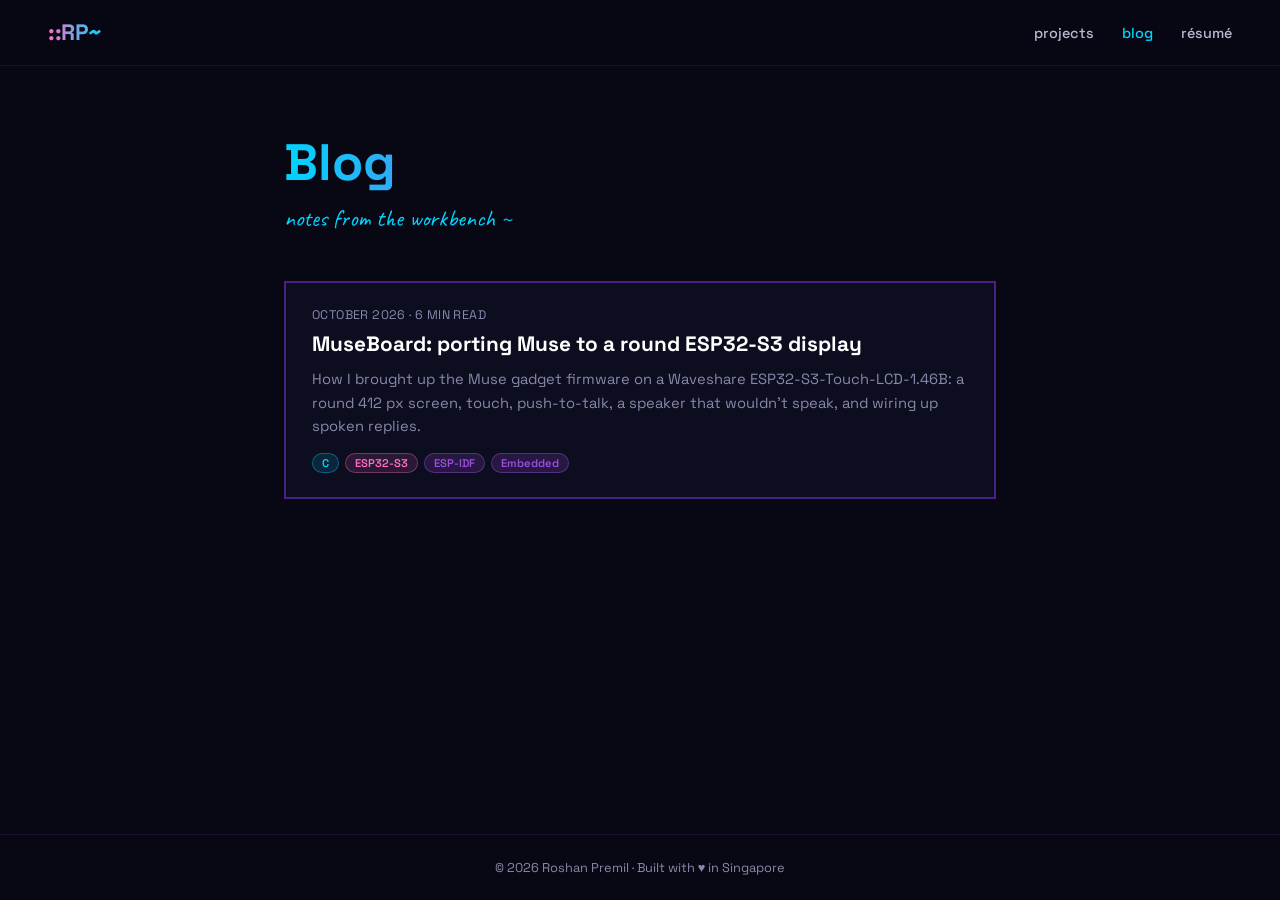
==== blog/index.html @ c7a3a41c "Add blog with a post on the MuseBoard ESP32-S3 port Adds a blog index and a first post about porting" ====
<!DOCTYPE html>
<html lang="en">
<head>
  <meta charset="UTF-8" />
  <meta name="viewport" content="width=device-width, initial-scale=1.0" />
  <link rel="preconnect" href="https://fonts.googleapis.com" />
  <link href="https://fonts.googleapis.com/css2?family=Caveat:wght@600;700&family=Space+Grotesk:wght@400;500;700;800&display=swap" rel="stylesheet" />
  <link rel="stylesheet" href="blog.css" />
  <title>Blog — Roshan Premil</title>
  <meta name="description" content="Notes on things I build: embedded systems, hardware hacks and AI side projects." />
</head>
<body>
<nav>
  <a href="../index.html" class="nav-logo">::RP~</a>
  <ul class="nav-links">
    <li><a href="../index.html#projects">projects</a></li>
    <li><a href="index.html" class="active">blog</a></li>
    <li><a href="../resume.html">résumé</a></li>
  </ul>
</nav>

<main>
  <h1 class="page-title">Blog</h1>
  <p class="page-sub">notes from the workbench ~</p>

  <div class="post-list">
    <a href="museboard-esp32.html" class="post-card">
      <div class="post-meta">October 2026 · 6 min read</div>
      <h2>MuseBoard: porting Muse to a round ESP32-S3 display</h2>
      <p>How I brought up the Muse gadget firmware on a Waveshare ESP32-S3-Touch-LCD-1.46B: a round 412&nbsp;px screen, touch, push-to-talk, a speaker that wouldn't speak, and wiring up spoken replies.</p>
      <div class="tags">
        <span class="tag cyan">C</span>
        <span class="tag pink">ESP32-S3</span>
        <span class="tag">ESP-IDF</span>
        <span class="tag">Embedded</span>
      </div>
    </a>
  </div>
</main>

<footer>
  <p>© 2026 Roshan Premil · Built with ♥ in Singapore</p>
</footer>
</body>
</html>
---- blog/blog.css ----
*, *::before, *::after { box-sizing: border-box; margin: 0; padding: 0; }

:root {
  --bg: #080814;
  --bg2: #0d0d20;
  --pink: #ff6ec7;
  --purple: #9d4edd;
  --cyan: #00d4ff;
  --yellow: #ffd700;
  --card-border: #4a2080;
  --text: #e8e8ff;
  --muted: #8888aa;
}

html { scroll-behavior: smooth; }

body {
  background: var(--bg);
  color: var(--text);
  font-family: 'Space Grotesk', sans-serif;
  overflow-x: hidden;
  min-height: 100vh;
  display: flex;
  flex-direction: column;
}

/* ─── NAV ─── */
nav {
  position: sticky;
  top: 0;
  z-index: 100;
  display: flex;
  align-items: center;
  justify-content: space-between;
  padding: 18px 48px;
  background: rgba(8, 8, 20, 0.8);
  backdrop-filter: blur(12px);
  border-bottom: 1px solid rgba(157, 78, 221, 0.15);
}
.nav-logo {
  font-size: 1.4rem;
  font-weight: 800;
  text-decoration: none;
  background: linear-gradient(90deg, var(--pink), var(--cyan));
  -webkit-background-clip: text;
  -webkit-text-fill-color: transparent;
  background-clip: text;
  letter-spacing: -0.5px;
}
.nav-links { display: flex; gap: 28px; list-style: none; }
.nav-links a {
  color: var(--text);
  text-decoration: none;
  font-size: 0.9rem;
  font-weight: 500;
  opacity: 0.8;
  transition: opacity 0.2s;
}
.nav-links a:hover, .nav-links a.active { opacity: 1; color: var(--cyan); }

main {
  flex: 1;
  width: 100%;
  max-width: 760px;
  margin: 0 auto;
  padding: 64px 24px 80px;
}

/* ─── BLOG INDEX ─── */
.page-title {
  font-size: clamp(2.2rem, 5vw, 3.2rem);
  font-weight: 800;
  background: linear-gradient(90deg, var(--cyan), var(--purple), var(--pink));
  -webkit-background-clip: text;
  -webkit-text-fill-color: transparent;
  background-clip: text;
}
.page-sub {
  font-family: 'Caveat', cursive;
  font-size: 1.5rem;
  color: var(--cyan);
  margin: 8px 0 48px;
}
.post-list { display: flex; flex-direction: column; gap: 24px; }
.post-card {
  display: block;
  border: 2px solid var(--card-border);
  background: var(--bg2);
  padding: 24px 26px;
  text-decoration: none;
  color: inherit;
  transition: transform 0.25s, border-color 0.25s, box-shadow 0.25s;
}
.post-card:hover {
  transform: translateY(-4px);
  border-color: var(--purple);
  box-shadow: 0 0 24px rgba(157, 78, 221, 0.35);
}
.post-meta {
  font-size: 0.78rem;
  color: var(--muted);
  letter-spacing: 0.4px;
  text-transform: uppercase;
}
.post-card h2 { font-size: 1.3rem; color: white; margin: 8px 0 10px; line-height: 1.3; }
.post-card p { color: var(--muted); font-size: 0.92rem; line-height: 1.6; margin-bottom: 14px; }
.read-more { color: var(--cyan); font-size: 0.85rem; font-weight: 600; }

.tags { display: flex; flex-wrap: wrap; gap: 6px; }
.tag {
  font-size: 0.7rem;
  font-weight: 600;
  padding: 2px 9px;
  border-radius: 999px;
  background: rgba(157, 78, 221, 0.18);
  border: 1px solid rgba(157, 78, 221, 0.4);
  color: var(--purple);
}
.tag.cyan { background: rgba(0, 212, 255, 0.12); border-color: rgba(0, 212, 255, 0.35); color: var(--cyan); }
.tag.pink { background: rgba(255, 110, 199, 0.12); border-color: rgba(255, 110, 199, 0.35); color: var(--pink); }

/* ─── ARTICLE ─── */
.back { color: var(--muted); text-decoration: none; font-size: 0.85rem; }
.back:hover { color: var(--cyan); }
article header { margin: 24px 0 40px; }
article h1 {
  font-size: clamp(2rem, 5vw, 2.8rem);
  font-weight: 800;
  line-height: 1.15;
  margin: 10px 0 16px;
  background: linear-gradient(90deg, var(--pink), var(--purple), var(--cyan));
  -webkit-background-clip: text;
  -webkit-text-fill-color: transparent;
  background-clip: text;
}
.lede { font-size: 1.1rem; color: var(--text); line-height: 1.7; opacity: 0.9; margin-bottom: 18px; }
article h2 {
  font-size: 1.45rem;
  color: white;
  margin: 44px 0 14px;
  padding-left: 12px;
  border-left: 3px solid var(--pink);
}
article p, article li { color: #c4c4e0; line-height: 1.8; font-size: 1rem; }
article p { margin-bottom: 18px; }
article ul, article ol { margin: 0 0 18px 22px; }
article li { margin-bottom: 6px; }
article strong { color: var(--text); }
article a { color: var(--cyan); }
article code {
  font-family: ui-monospace, SFMono-Regular, Menlo, monospace;
  font-size: 0.88em;
  background: rgba(157, 78, 221, 0.15);
  border: 1px solid rgba(157, 78, 221, 0.3);
  padding: 1px 6px;
  border-radius: 4px;
  color: var(--text);
}
article pre {
  background: var(--bg2);
  border: 1px solid var(--card-border);
  padding: 16px 18px;
  overflow-x: auto;
  margin: 0 0 22px;
  line-height: 1.55;
}
article pre code { background: none; border: none; padding: 0; font-size: 0.85rem; }

.spec-grid {
  display: grid;
  grid-template-columns: repeat(2, 1fr);
  gap: 12px;
  margin: 0 0 24px;
}
.spec {
  background: rgba(157, 78, 221, 0.08);
  border: 1px solid rgba(157, 78, 221, 0.3);
  border-radius: 8px;
  padding: 12px 14px;
}
.spec b { display: block; font-size: 0.72rem; color: var(--muted); text-transform: uppercase; letter-spacing: 0.5px; margin-bottom: 4px; }
.spec span { font-size: 0.92rem; color: var(--text); }

.callout {
  border: 1px solid rgba(0, 212, 255, 0.35);
  background: rgba(0, 212, 255, 0.06);
  padding: 16px 18px;
  margin: 0 0 22px;
}
.callout p:last-child { margin-bottom: 0; }

.figure { margin: 8px 0 32px; text-align: center; }
.figure svg { width: 100%; max-width: 520px; height: auto; }
.figure figcaption { color: var(--muted); font-size: 0.82rem; margin-top: 8px; }

.repo-btn {
  display: inline-flex;
  align-items: center;
  gap: 8px;
  padding: 12px 24px;
  border: 2px solid var(--cyan);
  background: rgba(0, 212, 255, 0.08);
  color: var(--text) !important;
  text-decoration: none;
  font-weight: 600;
  transition: background 0.2s, box-shadow 0.2s;
}
.repo-btn:hover { background: rgba(0, 212, 255, 0.2); box-shadow: 0 0 20px rgba(0, 212, 255, 0.4); }

footer {
  text-align: center;
  padding: 24px;
  border-top: 1px solid rgba(157, 78, 221, 0.15);
  color: var(--muted);
  font-size: 0.8rem;
}

@media (max-width: 600px) {
  nav { padding: 16px 20px; }
  .nav-links { gap: 16px; }
  main { padding: 40px 16px 64px; }
  .spec-grid { grid-template-columns: 1fr; }
}
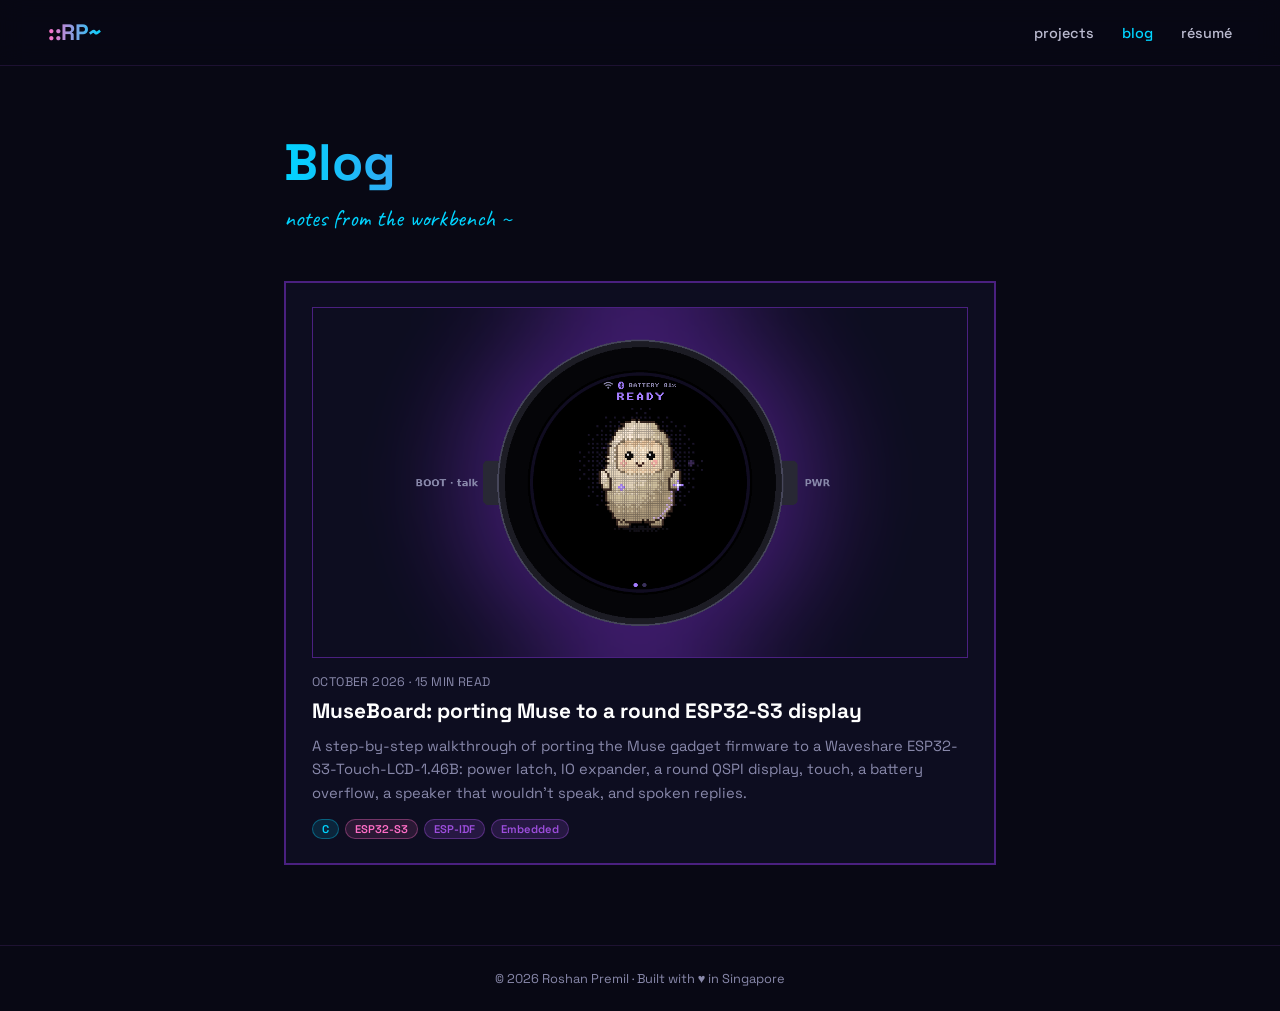
==== commit 23fa060d: "Expand MuseBoard post into a detailed walkthrough with screenshots Rewrites the post step by step (p" ====
--- a/blog/index.html
+++ b/blog/index.html
@@ -25,9 +25,10 @@
 
   <div class="post-list">
     <a href="museboard-esp32.html" class="post-card">
-      <div class="post-meta">October 2026 · 6 min read</div>
+      <img src="images/museboard/hero.png" alt="" style="width:100%;height:auto;display:block;margin-bottom:16px;border:1px solid var(--card-border);" />
+      <div class="post-meta">October 2026 · 15 min read</div>
       <h2>MuseBoard: porting Muse to a round ESP32-S3 display</h2>
-      <p>How I brought up the Muse gadget firmware on a Waveshare ESP32-S3-Touch-LCD-1.46B: a round 412&nbsp;px screen, touch, push-to-talk, a speaker that wouldn't speak, and wiring up spoken replies.</p>
+      <p>A step-by-step walkthrough of porting the Muse gadget firmware to a Waveshare ESP32-S3-Touch-LCD-1.46B: power latch, IO expander, a round QSPI display, touch, a battery overflow, a speaker that wouldn't speak, and spoken replies.</p>
       <div class="tags">
         <span class="tag cyan">C</span>
         <span class="tag pink">ESP32-S3</span>
--- a/blog/blog.css
+++ b/blog/blog.css
@@ -221,3 +221,54 @@
   main { padding: 40px 16px 64px; }
   .spec-grid { grid-template-columns: 1fr; }
 }
+
+/* ─── LONG-FORM EXTRAS ─── */
+main.wide { max-width: 820px; }
+.hero-img { width: 100%; height: auto; display: block; border: 2px solid var(--card-border); margin: 0 0 8px; }
+.shot { margin: 8px 0 30px; text-align: center; }
+.shot img { max-width: 100%; height: auto; }
+.shot figcaption { color: var(--muted); font-size: 0.82rem; margin-top: 8px; line-height: 1.5; }
+.shot-row { display: grid; grid-template-columns: repeat(3, 1fr); gap: 14px; margin: 8px 0 8px; }
+.shot-row.two { grid-template-columns: repeat(2, 1fr); }
+.shot-row img { width: 100%; height: auto; }
+.shot-row figure { text-align: center; }
+.shot-row figcaption { color: var(--muted); font-size: 0.78rem; margin-top: 4px; }
+
+.tldr {
+  border: 2px solid var(--pink);
+  background: rgba(255, 110, 199, 0.06);
+  padding: 18px 20px;
+  margin: 0 0 28px;
+}
+.tldr b { color: var(--pink); }
+.tldr ul { margin-bottom: 0; }
+
+.toc {
+  border: 1px solid var(--card-border);
+  background: var(--bg2);
+  padding: 16px 20px;
+  margin: 0 0 32px;
+}
+.toc strong { display: block; margin-bottom: 8px; }
+.toc ol { margin: 0 0 0 20px; }
+.toc li { margin-bottom: 2px; font-size: 0.92rem; }
+.toc a { text-decoration: none; }
+.toc a:hover { text-decoration: underline; }
+
+article h3 { font-size: 1.12rem; color: var(--cyan); margin: 28px 0 10px; }
+
+.table-wrap { overflow-x: auto; margin: 0 0 24px; }
+article table { border-collapse: collapse; width: 100%; font-size: 0.9rem; }
+article th, article td { border: 1px solid var(--card-border); padding: 8px 12px; text-align: left; }
+article th { background: rgba(157, 78, 221, 0.15); color: var(--text); }
+article td { color: #c4c4e0; }
+
+.diff-del { color: #ff7b8a; }
+.diff-add { color: #6ff0b0; }
+.cm { color: var(--muted); }
+
+.callout.warn { border-color: rgba(255, 215, 0, 0.45); background: rgba(255, 215, 0, 0.06); }
+
+@media (max-width: 600px) {
+  .shot-row { grid-template-columns: repeat(2, 1fr); }
+}
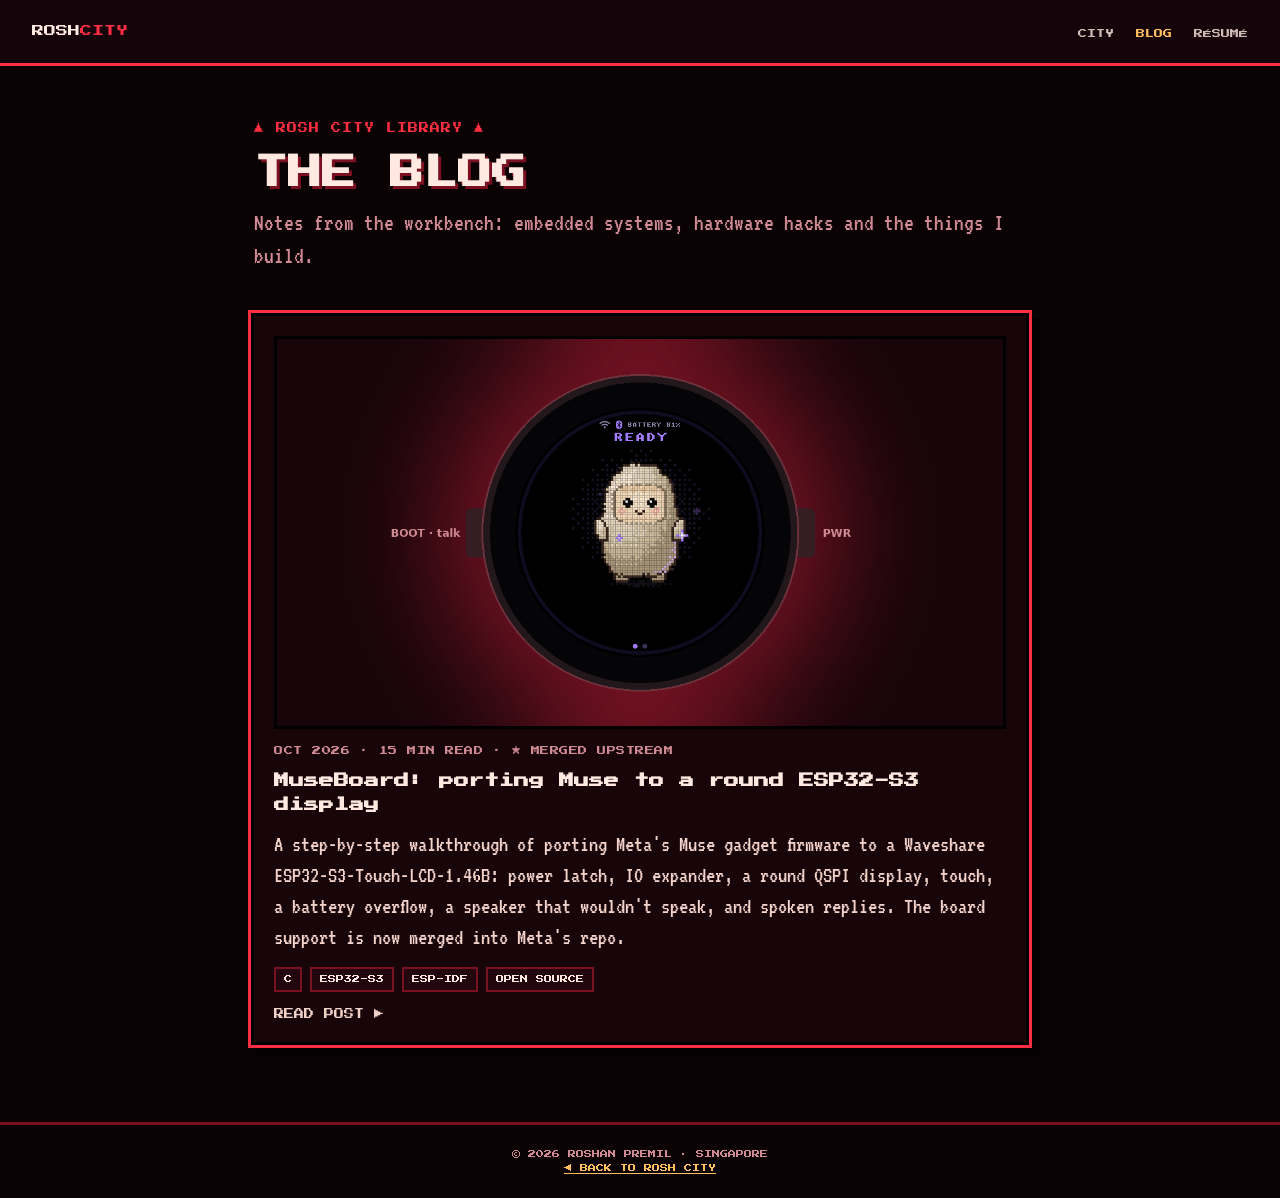
==== commit 6764cd18: "Add the blog to Rosh City as a Library building Merges the new Rosh City site into this branch (keep" ====
--- a/blog/index.html
+++ b/blog/index.html
@@ -4,43 +4,45 @@
   <meta charset="UTF-8" />
   <meta name="viewport" content="width=device-width, initial-scale=1.0" />
   <link rel="preconnect" href="https://fonts.googleapis.com" />
-  <link href="https://fonts.googleapis.com/css2?family=Caveat:wght@600;700&family=Space+Grotesk:wght@400;500;700;800&display=swap" rel="stylesheet" />
+  <link href="https://fonts.googleapis.com/css2?family=Press+Start+2P&family=VT323&display=swap" rel="stylesheet" />
   <link rel="stylesheet" href="blog.css" />
-  <title>Blog — Roshan Premil</title>
+  <title>Blog · Rosh City</title>
   <meta name="description" content="Notes on things I build: embedded systems, hardware hacks and AI side projects." />
 </head>
 <body>
-<nav>
-  <a href="../index.html" class="nav-logo">::RP~</a>
+<nav class="site-nav" aria-label="Site">
+  <a href="../index.html" class="nav-logo">ROSH<span>CITY</span></a>
   <ul class="nav-links">
-    <li><a href="../index.html#projects">projects</a></li>
-    <li><a href="index.html" class="active">blog</a></li>
-    <li><a href="../resume.html">résumé</a></li>
+    <li><a href="../index.html">CITY</a></li>
+    <li><a href="index.html" class="active">BLOG</a></li>
+    <li><a href="../resume.html">RÉSUMÉ</a></li>
   </ul>
 </nav>
 
 <main>
-  <h1 class="page-title">Blog</h1>
-  <p class="page-sub">notes from the workbench ~</p>
+  <p class="kicker">▲ ROSH CITY LIBRARY ▲</p>
+  <h1 class="page-title">THE BLOG</h1>
+  <p class="page-sub">Notes from the workbench: embedded systems, hardware hacks and the things I build.</p>
 
   <div class="post-list">
     <a href="museboard-esp32.html" class="post-card">
-      <img src="images/museboard/hero.png" alt="" style="width:100%;height:auto;display:block;margin-bottom:16px;border:1px solid var(--card-border);" />
-      <div class="post-meta">October 2026 · 15 min read</div>
+      <img src="images/museboard/hero.png" alt="The Muse avatar on a round 412 pixel screen" />
+      <div class="post-meta">OCT 2026 · 15 MIN READ · ★ MERGED UPSTREAM</div>
       <h2>MuseBoard: porting Muse to a round ESP32-S3 display</h2>
-      <p>A step-by-step walkthrough of porting the Muse gadget firmware to a Waveshare ESP32-S3-Touch-LCD-1.46B: power latch, IO expander, a round QSPI display, touch, a battery overflow, a speaker that wouldn't speak, and spoken replies.</p>
-      <div class="tags">
-        <span class="tag cyan">C</span>
-        <span class="tag pink">ESP32-S3</span>
-        <span class="tag">ESP-IDF</span>
-        <span class="tag">Embedded</span>
-      </div>
+      <p>A step-by-step walkthrough of porting Meta's Muse gadget firmware to a Waveshare ESP32-S3-Touch-LCD-1.46B: power latch, IO expander, a round QSPI display, touch, a battery overflow, a speaker that wouldn't speak, and spoken replies. The board support is now merged into Meta's repo.</p>
+      <ul class="tags">
+        <li class="tag">C</li>
+        <li class="tag">ESP32-S3</li>
+        <li class="tag">ESP-IDF</li>
+        <li class="tag">OPEN SOURCE</li>
+      </ul>
+      <p class="read-more" style="margin:16px 0 0;">READ POST ▶</p>
     </a>
   </div>
 </main>
 
 <footer>
-  <p>© 2026 Roshan Premil · Built with ♥ in Singapore</p>
+  <p>© 2026 ROSHAN PREMIL · SINGAPORE<br /><a href="../index.html">◀ BACK TO ROSH CITY</a></p>
 </footer>
 </body>
 </html>
--- a/blog/blog.css
+++ b/blog/blog.css
@@ -1,274 +1,260 @@
+/* Blog: red pixel theme, matching the Rosh City game */
 *, *::before, *::after { box-sizing: border-box; margin: 0; padding: 0; }
 
 :root {
-  --bg: #080814;
-  --bg2: #0d0d20;
-  --pink: #ff6ec7;
-  --purple: #9d4edd;
-  --cyan: #00d4ff;
-  --yellow: #ffd700;
-  --card-border: #4a2080;
-  --text: #e8e8ff;
-  --muted: #8888aa;
+  --bg: #0b0204;
+  --panel: #17050a;
+  --panel-2: #22070e;
+  --red: #ff2e43;
+  --red-2: #c4162b;
+  --red-3: #7a1020;
+  --cream: #ffe9e0;
+  --body: #f3d2ca;
+  --muted: #d08a93;
+  --gold: #ffbf5e;
+  --green: #78b885;
+  --pixel: "Press Start 2P", monospace;
+  --text: "VT323", monospace;
+  --mono: ui-monospace, SFMono-Regular, Menlo, Consolas, monospace;
+  --frame: 0 0 0 3px #000, 0 0 0 6px var(--red), 8px 8px 0 6px rgba(0, 0, 0, 0.55);
 }
 
 html { scroll-behavior: smooth; }
 
 body {
-  background: var(--bg);
-  color: var(--text);
-  font-family: 'Space Grotesk', sans-serif;
-  overflow-x: hidden;
+  font-family: var(--text);
+  font-size: 23px;
+  line-height: 1.35;
+  color: var(--cream);
+  background:
+    repeating-linear-gradient(0deg, rgba(0, 0, 0, 0.12) 0 1px, transparent 1px 3px),
+    var(--bg);
   min-height: 100vh;
   display: flex;
   flex-direction: column;
-}
+  overflow-x: hidden;
+}
+
+a { color: var(--gold); }
+a:hover { color: var(--cream); }
+:focus-visible { outline: 3px solid var(--gold); outline-offset: 3px; }
 
 /* ─── NAV ─── */
-nav {
+.site-nav {
   position: sticky;
   top: 0;
   z-index: 100;
   display: flex;
   align-items: center;
   justify-content: space-between;
-  padding: 18px 48px;
-  background: rgba(8, 8, 20, 0.8);
-  backdrop-filter: blur(12px);
-  border-bottom: 1px solid rgba(157, 78, 221, 0.15);
+  gap: 16px;
+  padding: 16px 32px;
+  background: #17050aee;
+  border-bottom: 3px solid var(--red);
 }
 .nav-logo {
-  font-size: 1.4rem;
-  font-weight: 800;
-  text-decoration: none;
-  background: linear-gradient(90deg, var(--pink), var(--cyan));
-  -webkit-background-clip: text;
-  -webkit-text-fill-color: transparent;
-  background-clip: text;
-  letter-spacing: -0.5px;
-}
-.nav-links { display: flex; gap: 28px; list-style: none; }
+  font-family: var(--pixel);
+  font-size: 12px;
+  color: var(--cream);
+  text-decoration: none;
+}
+.nav-logo span { color: var(--red); }
+.nav-links { display: flex; gap: 22px; list-style: none; }
 .nav-links a {
-  color: var(--text);
-  text-decoration: none;
-  font-size: 0.9rem;
-  font-weight: 500;
+  font-family: var(--pixel);
+  font-size: 9px;
+  color: var(--cream);
+  text-decoration: none;
   opacity: 0.8;
-  transition: opacity 0.2s;
-}
-.nav-links a:hover, .nav-links a.active { opacity: 1; color: var(--cyan); }
+}
+.nav-links a:hover, .nav-links a.active { opacity: 1; color: var(--gold); }
 
 main {
   flex: 1;
   width: 100%;
-  max-width: 760px;
+  max-width: 820px;
   margin: 0 auto;
-  padding: 64px 24px 80px;
+  padding: 56px 24px 80px;
 }
 
 /* ─── BLOG INDEX ─── */
+.kicker {
+  font-family: var(--pixel);
+  font-size: 10px;
+  color: var(--red);
+  letter-spacing: 1px;
+}
 .page-title {
-  font-size: clamp(2.2rem, 5vw, 3.2rem);
-  font-weight: 800;
-  background: linear-gradient(90deg, var(--cyan), var(--purple), var(--pink));
-  -webkit-background-clip: text;
-  -webkit-text-fill-color: transparent;
-  background-clip: text;
-}
-.page-sub {
-  font-family: 'Caveat', cursive;
-  font-size: 1.5rem;
-  color: var(--cyan);
-  margin: 8px 0 48px;
-}
-.post-list { display: flex; flex-direction: column; gap: 24px; }
+  font-family: var(--pixel);
+  font-size: clamp(22px, 5vw, 34px);
+  line-height: 1.4;
+  color: var(--cream);
+  margin: 14px 0 10px;
+  text-shadow: 3px 3px 0 var(--red-3);
+}
+.page-sub { color: var(--muted); font-size: 24px; margin-bottom: 44px; }
+
+.post-list { display: flex; flex-direction: column; gap: 32px; }
 .post-card {
   display: block;
-  border: 2px solid var(--card-border);
-  background: var(--bg2);
-  padding: 24px 26px;
+  background: var(--panel);
+  box-shadow: var(--frame);
+  padding: 20px;
   text-decoration: none;
   color: inherit;
-  transition: transform 0.25s, border-color 0.25s, box-shadow 0.25s;
-}
-.post-card:hover {
-  transform: translateY(-4px);
-  border-color: var(--purple);
-  box-shadow: 0 0 24px rgba(157, 78, 221, 0.35);
-}
-.post-meta {
-  font-size: 0.78rem;
-  color: var(--muted);
-  letter-spacing: 0.4px;
-  text-transform: uppercase;
-}
-.post-card h2 { font-size: 1.3rem; color: white; margin: 8px 0 10px; line-height: 1.3; }
-.post-card p { color: var(--muted); font-size: 0.92rem; line-height: 1.6; margin-bottom: 14px; }
-.read-more { color: var(--cyan); font-size: 0.85rem; font-weight: 600; }
-
-.tags { display: flex; flex-wrap: wrap; gap: 6px; }
+  transition: transform 0.15s;
+}
+.post-card:hover { transform: translate(-2px, -2px); color: inherit; }
+.post-card img { width: 100%; height: auto; display: block; margin-bottom: 16px; border: 3px solid #000; image-rendering: auto; }
+.post-meta { font-family: var(--pixel); font-size: 9px; color: var(--muted); letter-spacing: 0.5px; }
+.post-card h2 { font-family: var(--pixel); font-size: 15px; line-height: 1.6; color: var(--cream); margin: 12px 0; }
+.post-card p { color: var(--body); margin-bottom: 14px; }
+.read-more { font-family: var(--pixel); font-size: 10px; color: var(--gold); }
+
+.tags { display: flex; flex-wrap: wrap; gap: 8px; list-style: none; }
 .tag {
-  font-size: 0.7rem;
-  font-weight: 600;
-  padding: 2px 9px;
-  border-radius: 999px;
-  background: rgba(157, 78, 221, 0.18);
-  border: 1px solid rgba(157, 78, 221, 0.4);
-  color: var(--purple);
-}
-.tag.cyan { background: rgba(0, 212, 255, 0.12); border-color: rgba(0, 212, 255, 0.35); color: var(--cyan); }
-.tag.pink { background: rgba(255, 110, 199, 0.12); border-color: rgba(255, 110, 199, 0.35); color: var(--pink); }
+  font-family: var(--pixel);
+  font-size: 8px;
+  padding: 5px 8px;
+  background: var(--panel-2);
+  border: 2px solid var(--red-3);
+  color: var(--cream);
+}
+.tag.cyan, .tag.pink { border-color: var(--red); }
 
 /* ─── ARTICLE ─── */
-.back { color: var(--muted); text-decoration: none; font-size: 0.85rem; }
-.back:hover { color: var(--cyan); }
-article header { margin: 24px 0 40px; }
+.back { font-family: var(--pixel); font-size: 9px; color: var(--muted); text-decoration: none; }
+.back:hover { color: var(--gold); }
+article header { margin: 26px 0 36px; }
 article h1 {
-  font-size: clamp(2rem, 5vw, 2.8rem);
-  font-weight: 800;
-  line-height: 1.15;
-  margin: 10px 0 16px;
-  background: linear-gradient(90deg, var(--pink), var(--purple), var(--cyan));
-  -webkit-background-clip: text;
-  -webkit-text-fill-color: transparent;
-  background-clip: text;
-}
-.lede { font-size: 1.1rem; color: var(--text); line-height: 1.7; opacity: 0.9; margin-bottom: 18px; }
+  font-family: var(--pixel);
+  font-size: clamp(20px, 4.4vw, 30px);
+  line-height: 1.45;
+  color: var(--cream);
+  margin: 14px 0 18px;
+  text-shadow: 3px 3px 0 var(--red-3);
+}
+.lede { font-size: 26px; color: var(--cream); margin-bottom: 18px; }
 article h2 {
-  font-size: 1.45rem;
-  color: white;
-  margin: 44px 0 14px;
-  padding-left: 12px;
-  border-left: 3px solid var(--pink);
-}
-article p, article li { color: #c4c4e0; line-height: 1.8; font-size: 1rem; }
+  font-family: var(--pixel);
+  font-size: 15px;
+  line-height: 1.6;
+  color: var(--cream);
+  margin: 48px 0 16px;
+  padding: 10px 12px;
+  background: var(--panel-2);
+  border-left: 6px solid var(--red);
+  scroll-margin-top: 80px;
+}
+article h3 { font-family: var(--pixel); font-size: 11px; color: var(--gold); margin: 30px 0 12px; line-height: 1.6; }
+article p, article li { color: var(--body); }
 article p { margin-bottom: 18px; }
-article ul, article ol { margin: 0 0 18px 22px; }
-article li { margin-bottom: 6px; }
-article strong { color: var(--text); }
-article a { color: var(--cyan); }
+article ul, article ol { margin: 0 0 18px 26px; }
+article li { margin-bottom: 8px; }
+article li::marker { color: var(--red); }
+article strong { color: var(--cream); }
 article code {
-  font-family: ui-monospace, SFMono-Regular, Menlo, monospace;
-  font-size: 0.88em;
-  background: rgba(157, 78, 221, 0.15);
-  border: 1px solid rgba(157, 78, 221, 0.3);
-  padding: 1px 6px;
-  border-radius: 4px;
-  color: var(--text);
+  font-family: var(--mono);
+  font-size: 0.72em;
+  background: var(--panel-2);
+  border: 1px solid var(--red-3);
+  padding: 1px 5px;
+  color: var(--cream);
 }
 article pre {
-  background: var(--bg2);
-  border: 1px solid var(--card-border);
+  background: #070102;
+  border: 3px solid #000;
+  box-shadow: 0 0 0 2px var(--red-3);
   padding: 16px 18px;
   overflow-x: auto;
-  margin: 0 0 22px;
+  margin: 0 0 24px;
+  font-size: 14px;
   line-height: 1.55;
 }
-article pre code { background: none; border: none; padding: 0; font-size: 0.85rem; }
-
-.spec-grid {
-  display: grid;
-  grid-template-columns: repeat(2, 1fr);
-  gap: 12px;
+article pre code { background: none; border: none; padding: 0; font-size: inherit; color: #ffd9d0; }
+
+.spec-grid { display: grid; grid-template-columns: repeat(2, 1fr); gap: 12px; margin: 0 0 26px; }
+.spec { background: var(--panel); border: 2px solid var(--red-3); padding: 12px 14px; }
+.spec b { display: block; font-family: var(--pixel); font-size: 8px; color: var(--red); margin-bottom: 6px; font-weight: normal; }
+.spec span { color: var(--cream); }
+
+.callout {
+  border: 3px solid var(--gold);
+  background: rgba(255, 191, 94, 0.07);
+  padding: 16px 18px;
   margin: 0 0 24px;
 }
-.spec {
-  background: rgba(157, 78, 221, 0.08);
-  border: 1px solid rgba(157, 78, 221, 0.3);
-  border-radius: 8px;
-  padding: 12px 14px;
-}
-.spec b { display: block; font-size: 0.72rem; color: var(--muted); text-transform: uppercase; letter-spacing: 0.5px; margin-bottom: 4px; }
-.spec span { font-size: 0.92rem; color: var(--text); }
-
-.callout {
-  border: 1px solid rgba(0, 212, 255, 0.35);
-  background: rgba(0, 212, 255, 0.06);
-  padding: 16px 18px;
-  margin: 0 0 22px;
-}
 .callout p:last-child { margin-bottom: 0; }
-
-.figure { margin: 8px 0 32px; text-align: center; }
-.figure svg { width: 100%; max-width: 520px; height: auto; }
-.figure figcaption { color: var(--muted); font-size: 0.82rem; margin-top: 8px; }
-
-.repo-btn {
-  display: inline-flex;
-  align-items: center;
-  gap: 8px;
-  padding: 12px 24px;
-  border: 2px solid var(--cyan);
-  background: rgba(0, 212, 255, 0.08);
-  color: var(--text) !important;
-  text-decoration: none;
-  font-weight: 600;
-  transition: background 0.2s, box-shadow 0.2s;
-}
-.repo-btn:hover { background: rgba(0, 212, 255, 0.2); box-shadow: 0 0 20px rgba(0, 212, 255, 0.4); }
-
-footer {
-  text-align: center;
-  padding: 24px;
-  border-top: 1px solid rgba(157, 78, 221, 0.15);
-  color: var(--muted);
-  font-size: 0.8rem;
-}
-
-@media (max-width: 600px) {
-  nav { padding: 16px 20px; }
-  .nav-links { gap: 16px; }
-  main { padding: 40px 16px 64px; }
-  .spec-grid { grid-template-columns: 1fr; }
-}
-
-/* ─── LONG-FORM EXTRAS ─── */
-main.wide { max-width: 820px; }
-.hero-img { width: 100%; height: auto; display: block; border: 2px solid var(--card-border); margin: 0 0 8px; }
-.shot { margin: 8px 0 30px; text-align: center; }
+.callout.warn { border-color: var(--red); background: rgba(255, 46, 67, 0.07); }
+
+.figure { margin: 8px 0 34px; text-align: center; }
+.figure svg { width: 100%; max-width: 560px; height: auto; background: var(--panel); border: 3px solid #000; box-shadow: 0 0 0 2px var(--red-3); padding: 8px; }
+.figure figcaption, .shot figcaption { color: var(--muted); font-size: 19px; margin-top: 10px; }
+
+.shot { margin: 8px 0 32px; text-align: center; }
 .shot img { max-width: 100%; height: auto; }
-.shot figcaption { color: var(--muted); font-size: 0.82rem; margin-top: 8px; line-height: 1.5; }
-.shot-row { display: grid; grid-template-columns: repeat(3, 1fr); gap: 14px; margin: 8px 0 8px; }
+.hero-img { width: 100%; height: auto; display: block; box-shadow: var(--frame); margin: 6px 0 10px; }
+.shot-row { display: grid; grid-template-columns: repeat(3, 1fr); gap: 14px; margin: 8px 0; }
 .shot-row.two { grid-template-columns: repeat(2, 1fr); }
 .shot-row img { width: 100%; height: auto; }
 .shot-row figure { text-align: center; }
-.shot-row figcaption { color: var(--muted); font-size: 0.78rem; margin-top: 4px; }
-
-.tldr {
-  border: 2px solid var(--pink);
-  background: rgba(255, 110, 199, 0.06);
-  padding: 18px 20px;
-  margin: 0 0 28px;
-}
-.tldr b { color: var(--pink); }
+.shot-row figcaption { color: var(--muted); font-size: 18px; margin-top: 4px; }
+.sim-note { text-align: center; color: var(--muted); font-size: 18px; margin-bottom: 28px; }
+
+.tldr { background: var(--panel); box-shadow: var(--frame); padding: 18px 22px; margin: 18px 0 34px; }
+.tldr b { font-family: var(--pixel); font-size: 11px; color: var(--gold); font-weight: normal; }
 .tldr ul { margin-bottom: 0; }
 
-.toc {
-  border: 1px solid var(--card-border);
-  background: var(--bg2);
-  padding: 16px 20px;
-  margin: 0 0 32px;
-}
-.toc strong { display: block; margin-bottom: 8px; }
-.toc ol { margin: 0 0 0 20px; }
-.toc li { margin-bottom: 2px; font-size: 0.92rem; }
-.toc a { text-decoration: none; }
-.toc a:hover { text-decoration: underline; }
-
-article h3 { font-size: 1.12rem; color: var(--cyan); margin: 28px 0 10px; }
-
-.table-wrap { overflow-x: auto; margin: 0 0 24px; }
-article table { border-collapse: collapse; width: 100%; font-size: 0.9rem; }
-article th, article td { border: 1px solid var(--card-border); padding: 8px 12px; text-align: left; }
-article th { background: rgba(157, 78, 221, 0.15); color: var(--text); }
-article td { color: #c4c4e0; }
+.toc { background: var(--panel); border: 3px solid var(--red-3); padding: 16px 20px; margin: 0 0 36px; }
+.toc strong { display: block; font-family: var(--pixel); font-size: 10px; color: var(--red); margin-bottom: 12px; font-weight: normal; }
+.toc ol { margin: 0 0 0 26px; }
+.toc li { margin-bottom: 2px; }
+.toc a { color: var(--cream); text-decoration: none; }
+.toc a:hover { color: var(--gold); }
+
+.table-wrap { overflow-x: auto; margin: 0 0 26px; }
+article table { border-collapse: collapse; width: 100%; font-size: 20px; }
+article th, article td { border: 2px solid var(--red-3); padding: 6px 10px; text-align: left; }
+article th { background: var(--panel-2); color: var(--cream); font-family: var(--pixel); font-size: 9px; font-weight: normal; }
+article td { color: var(--body); }
 
 .diff-del { color: #ff7b8a; }
-.diff-add { color: #6ff0b0; }
-.cm { color: var(--muted); }
-
-.callout.warn { border-color: rgba(255, 215, 0, 0.45); background: rgba(255, 215, 0, 0.06); }
+.diff-add { color: #8ee6a4; }
+.cm { color: #b0707a; }
+
+.repo-btn {
+  display: inline-block;
+  font-family: var(--pixel);
+  font-size: 11px;
+  padding: 14px 18px;
+  background: var(--red);
+  color: #fff !important;
+  text-decoration: none;
+  box-shadow: 0 0 0 3px #000, 5px 5px 0 3px rgba(0, 0, 0, 0.55);
+}
+.repo-btn:hover { background: var(--red-2); }
+.btn-row { display: flex; flex-wrap: wrap; gap: 18px; margin-top: 34px; }
+.repo-btn.ghost { background: var(--panel-2); }
+
+footer {
+  text-align: center;
+  padding: 22px;
+  border-top: 3px solid var(--red-3);
+  font-family: var(--pixel);
+  font-size: 8px;
+  color: var(--muted);
+  line-height: 1.8;
+}
 
 @media (max-width: 600px) {
+  body { font-size: 21px; }
+  .site-nav { padding: 14px 16px; }
+  .nav-links { gap: 14px; }
+  .nav-logo { font-size: 10px; }
+  .nav-links a { font-size: 8px; }
+  main { padding: 36px 16px 64px; }
+  .spec-grid { grid-template-columns: 1fr; }
   .shot-row { grid-template-columns: repeat(2, 1fr); }
-}
+  article h2 { font-size: 12px; }
+  article pre { font-size: 12.5px; }
+}
